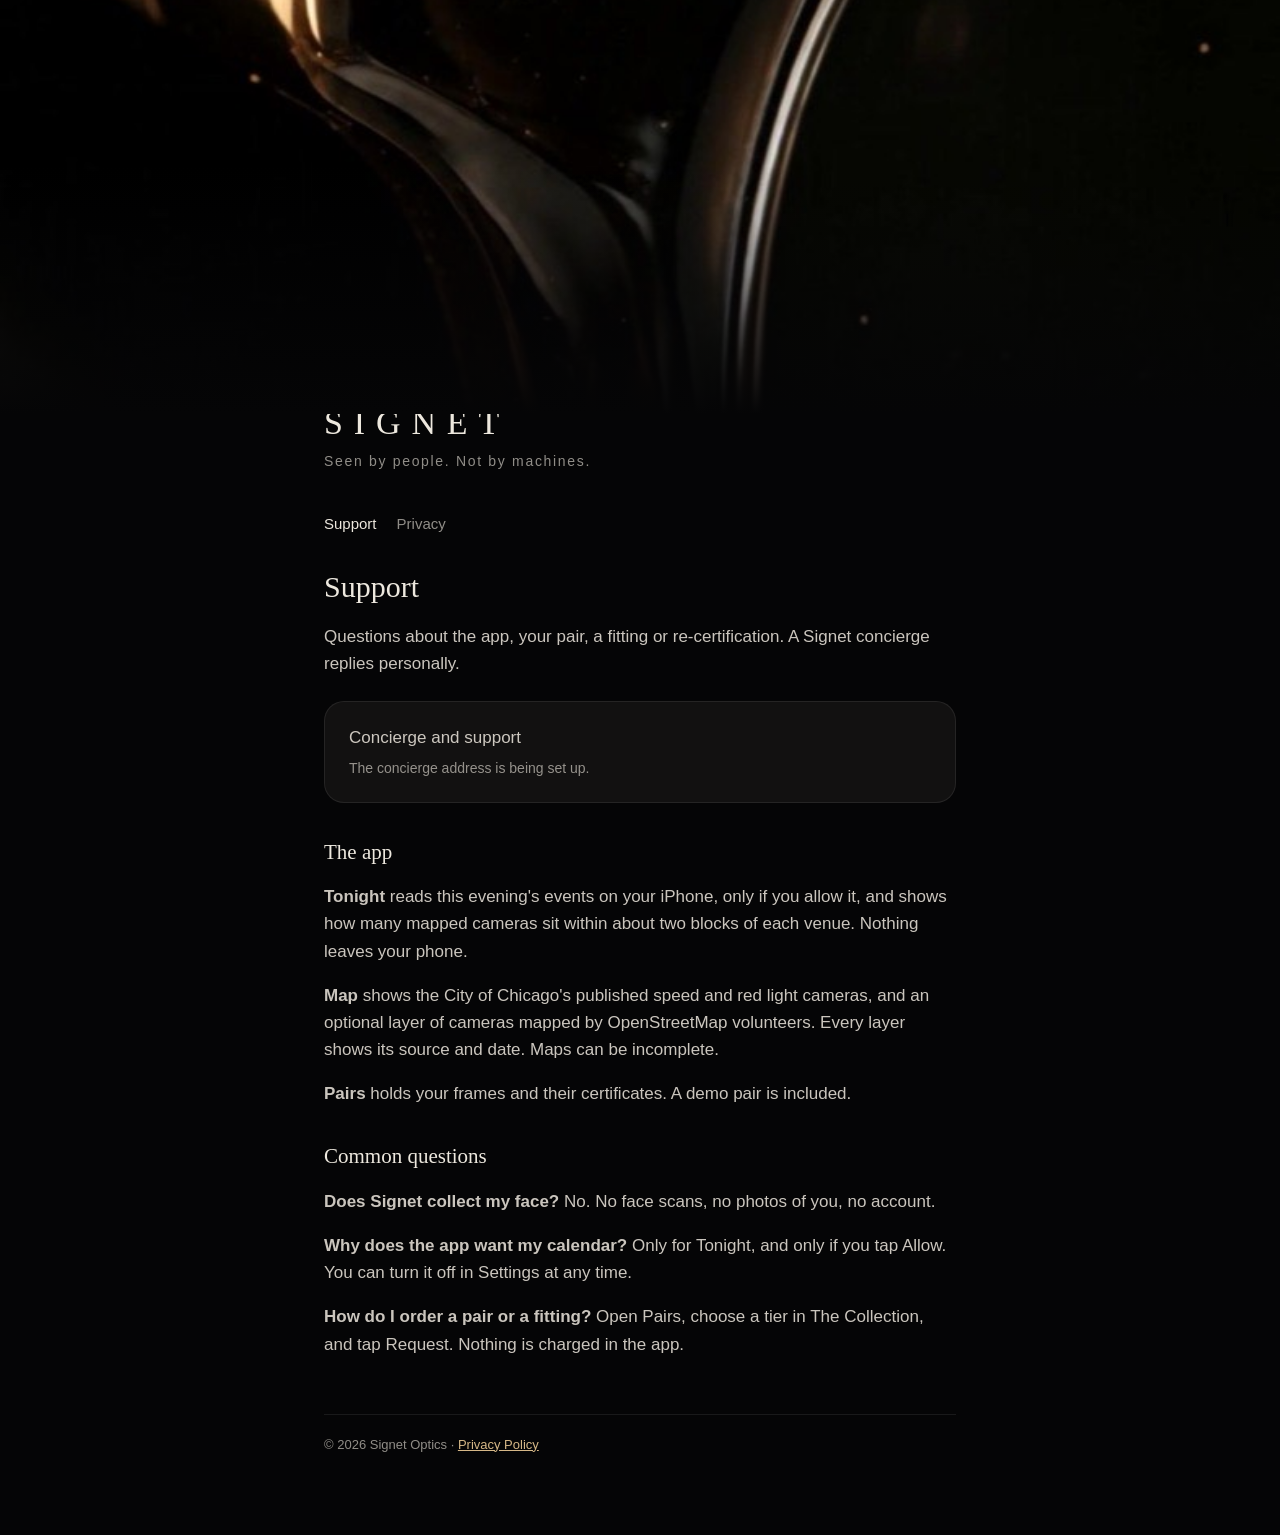
==== index.html @ 4afca243 "Signet Optics support and privacy pages Co-Authored-By: Claude Opus 5.5 <noreply@anthropic.com> Clau" ====
<!DOCTYPE html>
<html lang="en">
<head>
<meta charset="utf-8">
<meta name="viewport" content="width=device-width, initial-scale=1">
<title>Signet Optics · Support</title>
<meta name="description" content="Support for the Signet Optics app and Signet eyewear.">
<link rel="stylesheet" href="style.css">
</head>
<body>
<div class="hero" role="img" aria-label="Signet frame, close up"></div>
<main>
  <div class="mark">SIGNET</div>
  <p class="tag">Seen by people. Not by machines.</p>
  <nav><a href="./" aria-current="page">Support</a><a href="privacy.html">Privacy</a></nav>

  <h1>Support</h1>
  <p>Questions about the app, your pair, a fitting or re-certification. A Signet concierge replies personally.</p>

  <div class="card">
    <p style="margin:0 0 6px">Concierge and support</p>
    <p style="margin:0" class="small" id="contact">The concierge address is being set up.</p>
  </div>

  <h2>The app</h2>
  <p><strong>Tonight</strong> reads this evening's events on your iPhone, only if you allow it, and shows how many mapped cameras sit within about two blocks of each venue. Nothing leaves your phone.</p>
  <p><strong>Map</strong> shows the City of Chicago's published speed and red light cameras, and an optional layer of cameras mapped by OpenStreetMap volunteers. Every layer shows its source and date. Maps can be incomplete.</p>
  <p><strong>Pairs</strong> holds your frames and their certificates. A demo pair is included.</p>

  <h2>Common questions</h2>
  <p><strong>Does Signet collect my face?</strong> No. No face scans, no photos of you, no account.</p>
  <p><strong>Why does the app want my calendar?</strong> Only for Tonight, and only if you tap Allow. You can turn it off in Settings at any time.</p>
  <p><strong>How do I order a pair or a fitting?</strong> Open Pairs, choose a tier in The Collection, and tap Request. Nothing is charged in the app.</p>

  <footer>© 2026 Signet Optics · <a href="privacy.html">Privacy Policy</a></footer>
</main>
</body>
</html>
---- style.css ----
:root { --ground:#050506; --surface:#121111; --ivory:#EDE8DE; --muted:rgba(237,232,222,.6); --champagne:#D6B887; --hair:rgba(255,255,255,.08); }
* { box-sizing:border-box; }
html,body { margin:0; background:var(--ground); color:var(--ivory); font:300 17px/1.6 -apple-system,BlinkMacSystemFont,"Helvetica Neue",sans-serif; -webkit-font-smoothing:antialiased; }
a { color:var(--champagne); }
.hero { height:46vh; min-height:280px; background:url(hero.jpg) center/cover no-repeat; position:relative; }
.hero::after { content:""; position:absolute; inset:0; background:linear-gradient(transparent 40%, var(--ground)); }
main { max-width:680px; margin:0 auto; padding:0 24px 80px; }
.mark { font:400 34px/1 "Times New Roman",Georgia,serif; letter-spacing:.32em; margin:-8px 0 10px; }
.tag { letter-spacing:.12em; font-size:14px; color:var(--muted); margin:0 0 40px; }
h1 { font:400 30px/1.25 Georgia,"Times New Roman",serif; margin:0 0 16px; }
h2 { font:400 21px/1.3 Georgia,"Times New Roman",serif; margin:36px 0 8px; }
p, li { color:rgba(237,232,222,.85); }
.card { background:var(--surface); border:1px solid var(--hair); border-radius:20px; padding:22px 24px; margin:24px 0; }
.small { font-size:14px; color:var(--muted); }
nav { display:flex; gap:20px; margin:0 0 32px; font-size:15px; }
nav a { text-decoration:none; color:var(--muted); }
nav a[aria-current] { color:var(--ivory); }
footer { margin-top:56px; padding-top:20px; border-top:1px solid var(--hair); font-size:13px; color:var(--muted); }
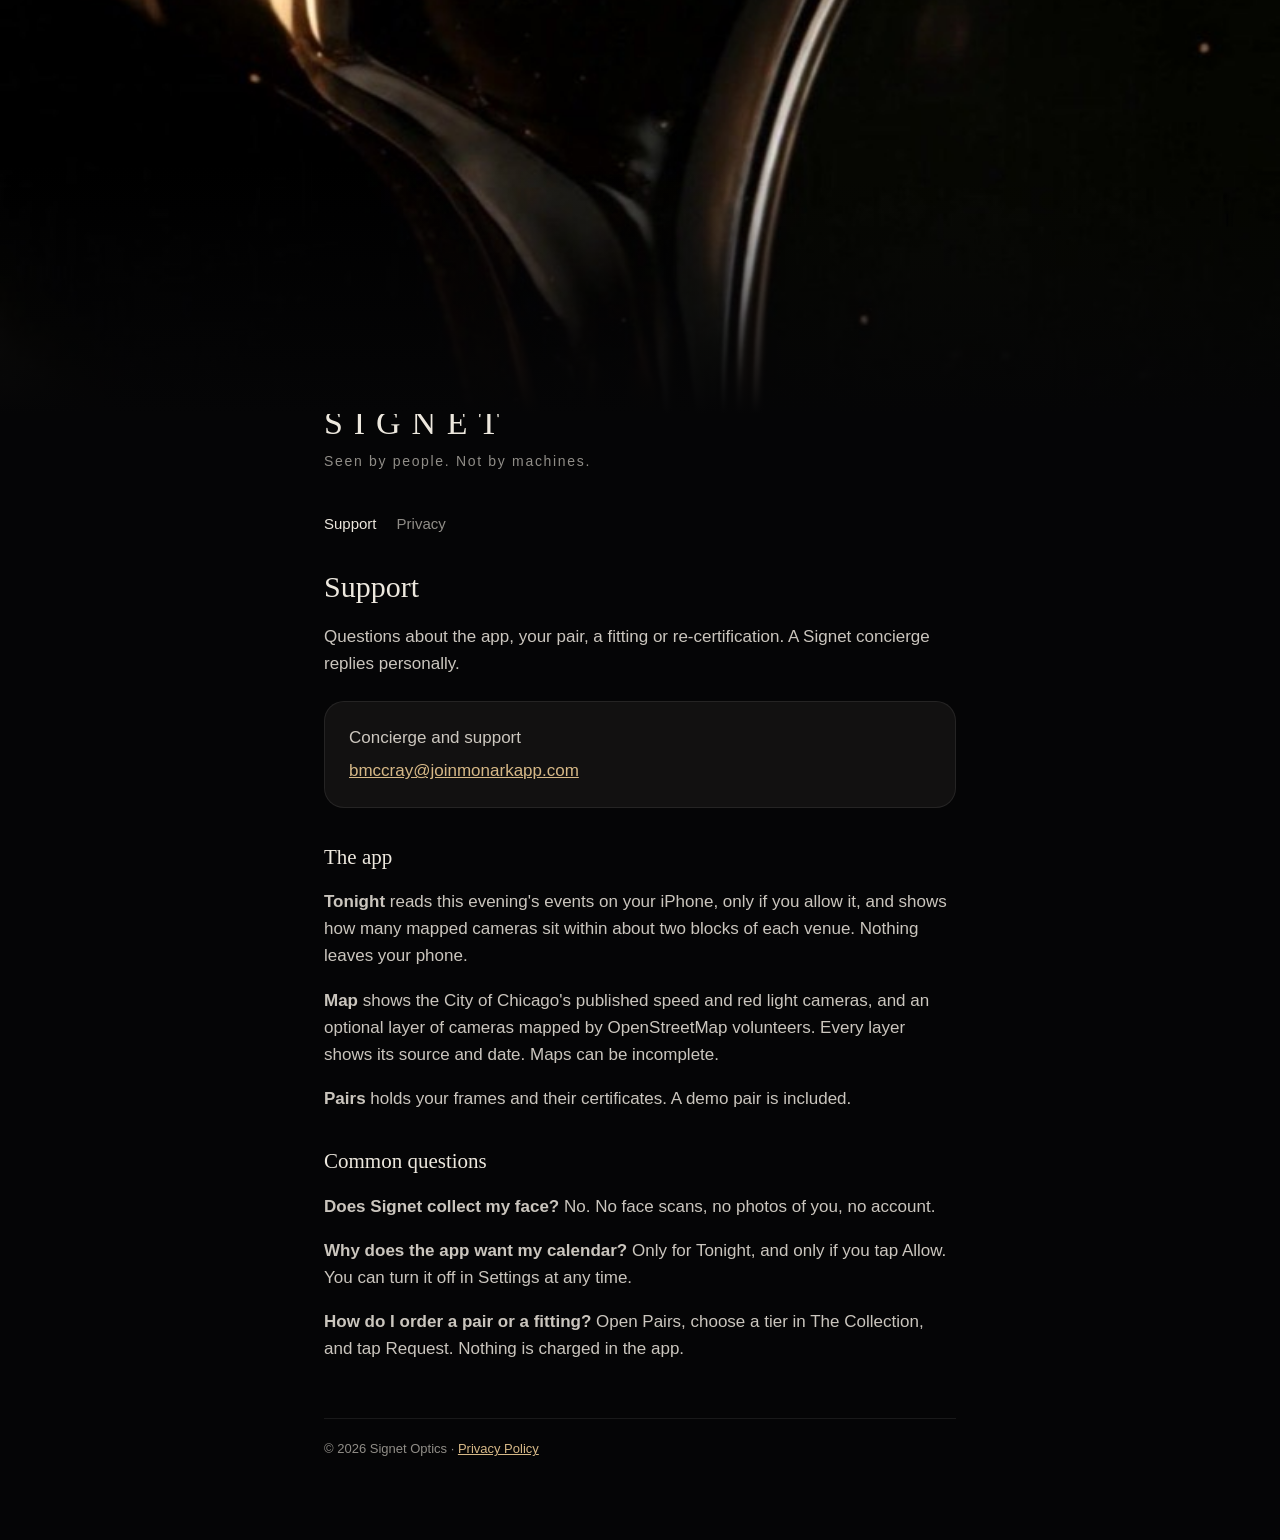
==== commit 1fbe5ab5: "Add concierge and support email Co-Authored-By: Claude Opus 5.5 <noreply@anthropic.com> Claude-Sessi" ====
--- a/index.html
+++ b/index.html
@@ -19,7 +19,7 @@
 
   <div class="card">
     <p style="margin:0 0 6px">Concierge and support</p>
-    <p style="margin:0" class="small" id="contact">The concierge address is being set up.</p>
+    <p style="margin:0" id="contact"><a href="mailto:bmccray@joinmonarkapp.com">bmccray@joinmonarkapp.com</a></p>
   </div>
 
   <h2>The app</h2>
